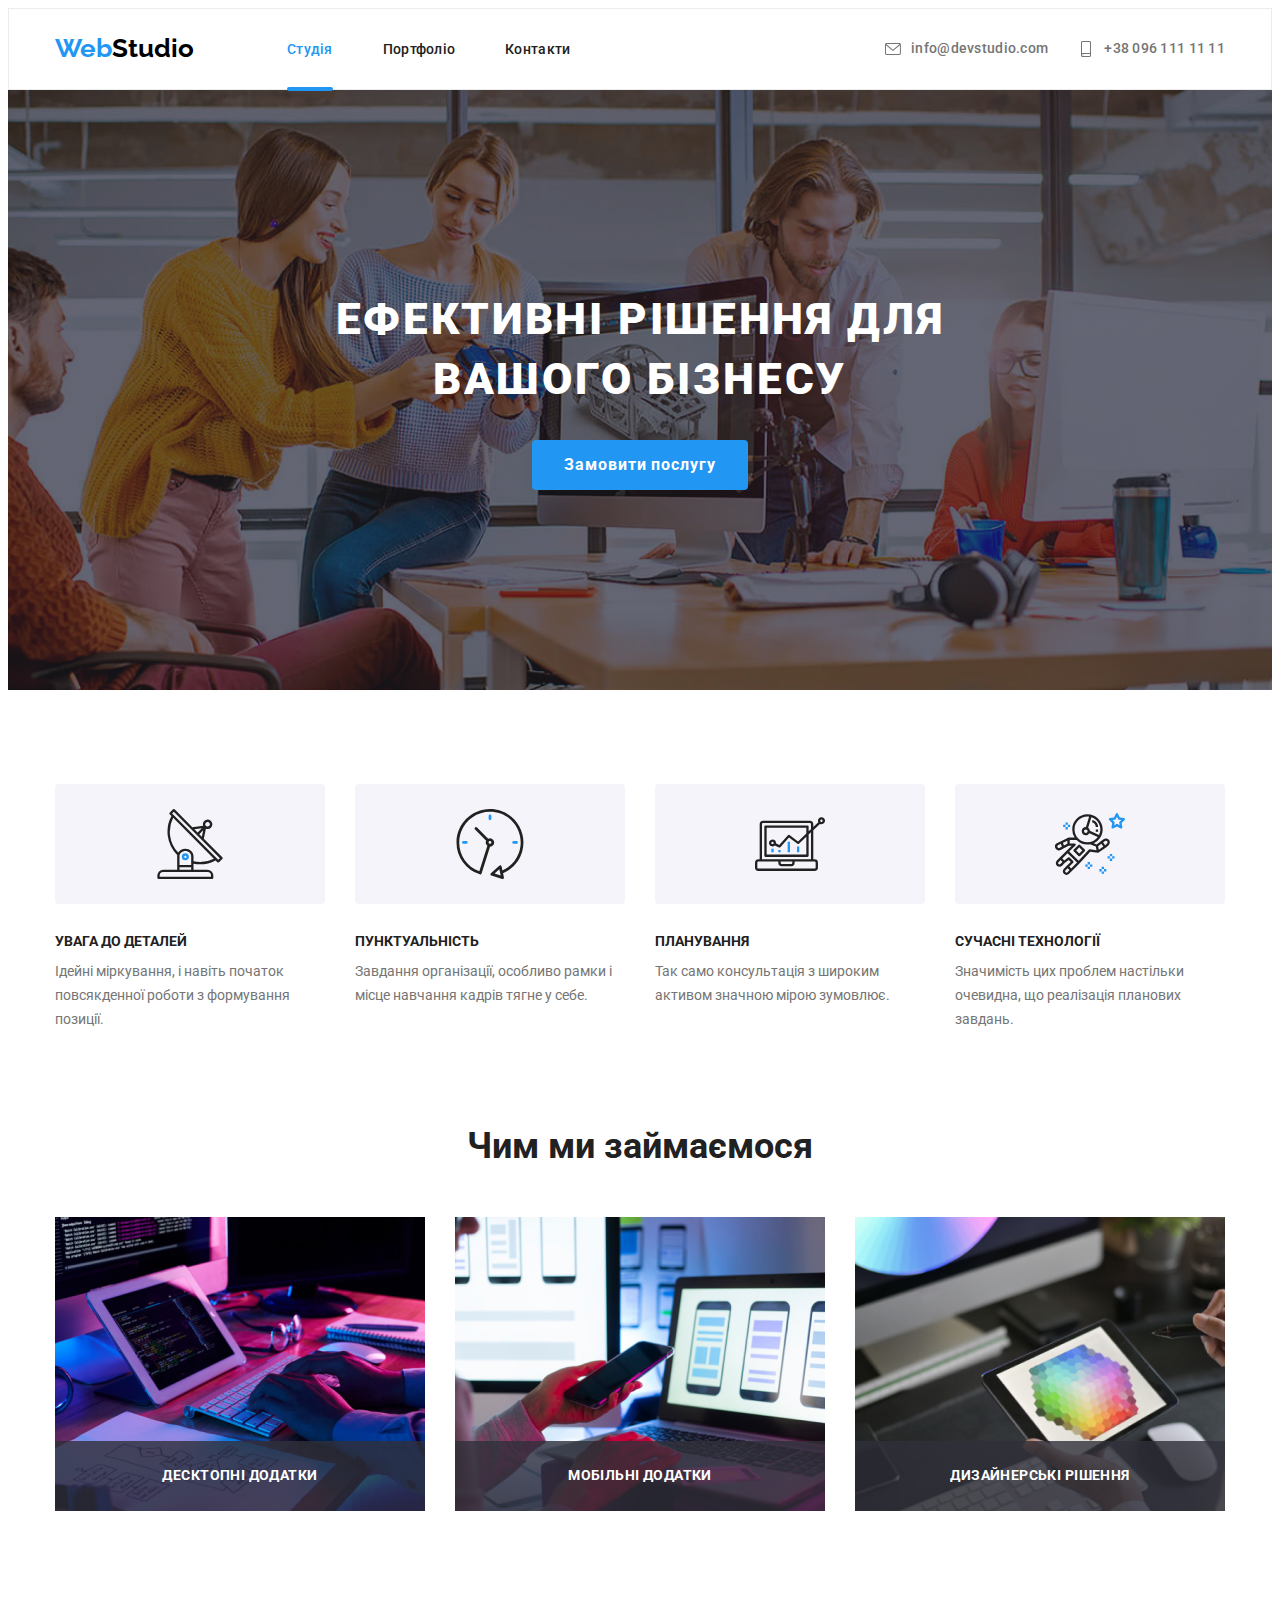
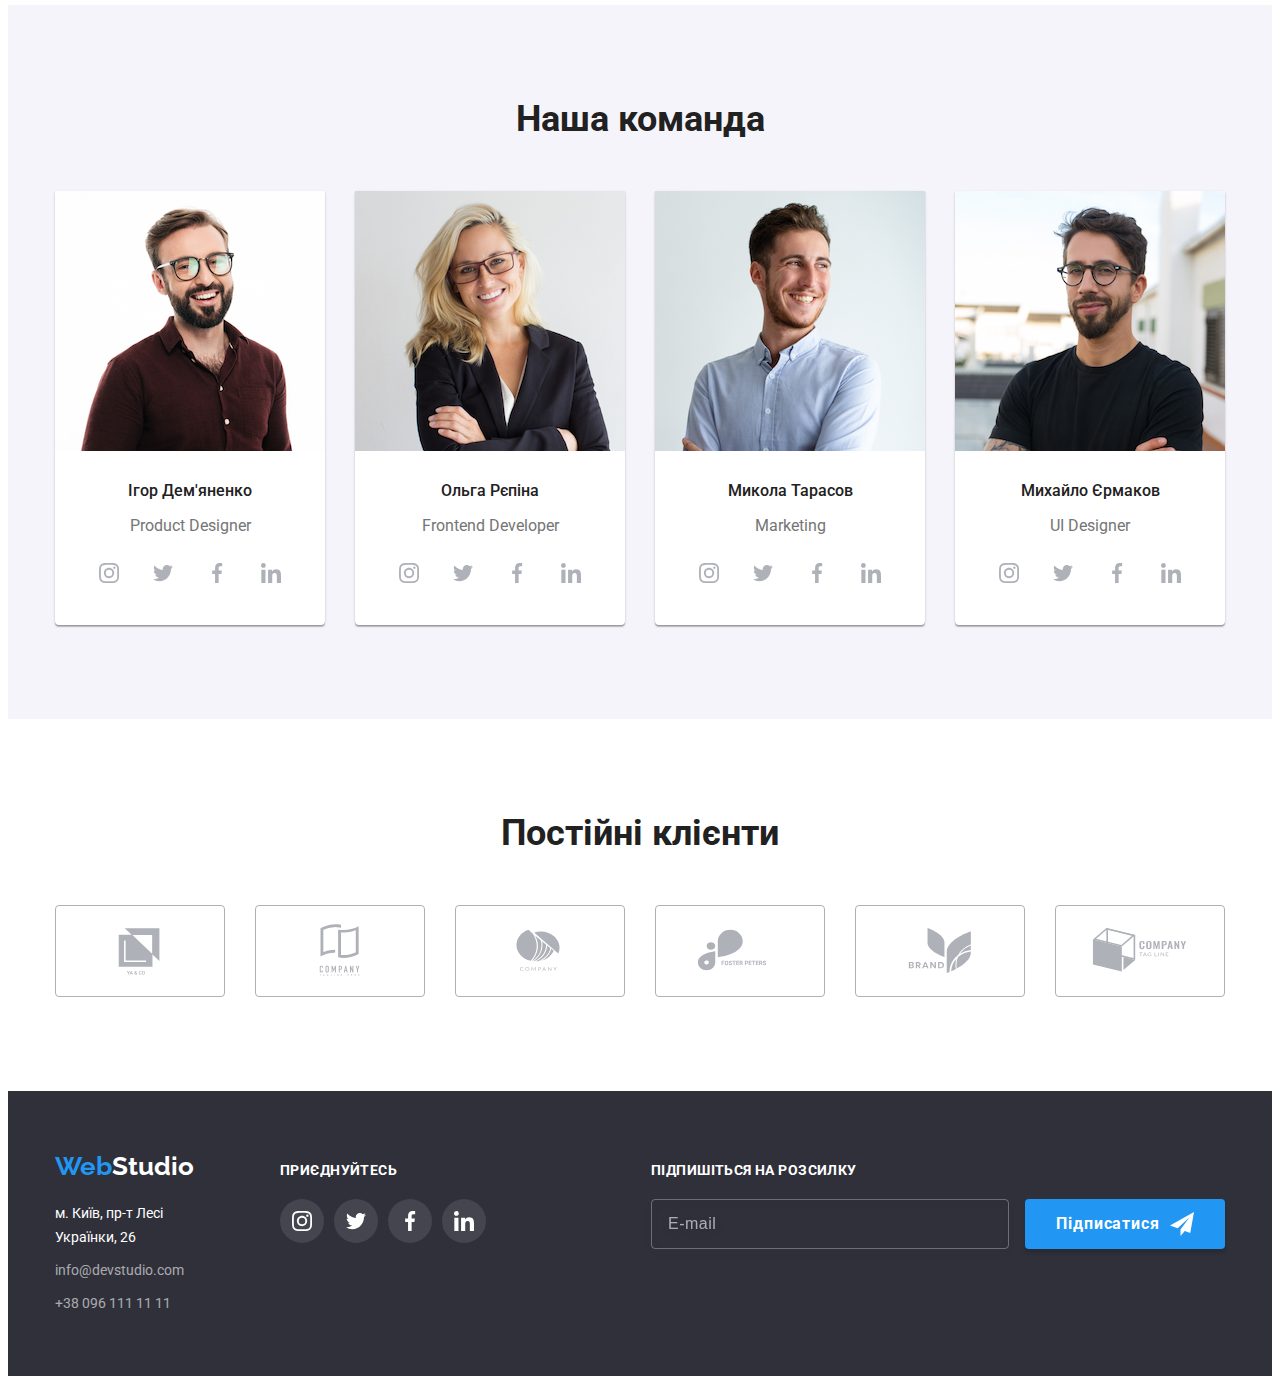
==== index.html @ 56d22516 "new" ====
<!DOCTYPE html>
<html lang="uk">

<head>
  <meta charset="UTF-8" />
  <meta http-equiv="X-UA-Compatible" content="IE=edge" />
  <meta name="viewport" content="width=device-width, initial-scale=1.0" />
  <title lang="en">WebStudio</title>
  <!-- Шрифти -->
  <link rel="preconnect" href="https://fonts.googleapis.com" />
  <link rel="preconnect" href="https://fonts.gstatic.com" crossorigin />
  <link href="https://fonts.googleapis.com/css2?family=Raleway:wght@700&family=Roboto:wght@400;500;700;900&display=swap"
    rel="stylesheet" />
  <!-- /шрифти -->
  <link rel="stylesheet" href="https://cdnjs.cloudflare.com/ajax/libs/modern-normalize/1.1.0/modern-normalize.min.css"
    integrity="sha512-wpPYUAdjBVSE4KJnH1VR1HeZfpl1ub8YT/NKx4PuQ5NmX2tKuGu6U/JRp5y+Y8XG2tV+wKQpNHVUX03MfMFn9Q=="
    crossorigin="anonymous" referrerpolicy="no-referrer" />
  <link rel="stylesheet" href="./css/reset.css" />
  <link rel="stylesheet" href="./css/styles.css" />
</head>

<body>
  <!-- Шапка -->
  <header class="header">
    <div class="container header-container">
      <nav class="nav">
        <a class="logo" href="index.html" lang="en"><span class="logo-web">Web</span>Studio</a>
        <ul class="list nav-list">
          <li><a class="nav-link current" href="index.html">Студія</a></li>
          <li><a class="nav-link" href="portfolio.html">Портфоліо</a></li>
          <li><a class="nav-link" href="contact.html">Контакти</a></li>
        </ul>
      </nav>

      <ul class="list header-list-contact">
        <li>
          <a class="header-contact" href="mailto:info@devstudio.com">
            <svg class="header-contact-icon" width="16px" height="16px">
              <use href="./images/icons.svg#icon-envelope"></use>
            </svg>
            <span>info@devstudio.com</span>
          </a>
        </li>

        <li>
          <a class="header-contact" href="tel:+380961111111">
            <svg class="header-contact-icon" width="16px" height="16px">
              <use href="./images/icons.svg#icon-smartphone"></use>
            </svg>
            <span>+38 096 111 11 11</span>
          </a>
        </li>
      </ul>
    </div>
  </header>
  <!-- Основна -->
  <main>
    <!-- Герой -->
    <section class="hero-section">
      <div class="container hero-container">
        <h1 class="hero-title">Ефективні рішення для вашого бізнесу</h1>
        <button class="button hero-button" type="button" data-modal-open>Замовити послугу</button>
      </div>
    </section>
    <!-- Особливості -->
    <section class="section features-section">
      <div class="container">
        <h2 class="invisible">Наші особливості</h2>
        <ul class="list features-list">
          <li>
            <div class="feature-icon">
              <svg width="70" height="70">
                <use href="./images/icons.svg#icon-antenna"></use>
              </svg>
            </div>
            <h3 class="features-subtitle">УВАГА ДО ДЕТАЛЕЙ</h3>
            <p class="features-text">
              Ідейні міркування, і навіть початок повсякденної роботи з формування позиції.
            </p>
          </li>
          <li>
            <div class="feature-icon">
              <svg width="70" height="70">
                <use href="./images/icons.svg#icon-clock"></use>
              </svg>
            </div>
            <h3 class="features-subtitle">ПУНКТУАЛЬНІСТЬ</h3>
            <p class="features-text">
              Завдання організації, особливо рамки і місце навчання кадрів тягне у себе.
            </p>
          </li>
          <li>
            <div class="feature-icon">
              <svg width="70" height="70">
                <use href="./images/icons.svg#icon-diagram"></use>
              </svg>
            </div>
            <h3 class="features-subtitle">ПЛАНУВАННЯ</h3>
            <p class="features-text">
              Так само консультація з широким активом значною мірою зумовлює.
            </p>
          </li>
          <li>
            <div class="feature-icon">
              <svg width="70" height="70">
                <use href="./images/icons.svg#icon-astronaut"></use>
              </svg>
            </div>
            <h3 class="features-subtitle">СУЧАСНІ ТЕХНОЛОГІЇ</h3>
            <p class="features-text">
              Значимість цих проблем настільки очевидна, що реалізація планових завдань.
            </p>
          </li>
        </ul>
      </div>
    </section>
    <!-- Чим ми займаємося -->
    <section class="specialization-section">
      <div class="container">
        <h2 class="title specialization-title">Чим ми займаємося</h2>
        <ul class="list specialization-container">

          <li class="specialization-item">
            <img src="./images/box1.jpg" alt="Десктопні додатки" width="370" />
            <div class="specialization-top-container">
              <p class="specialization-top-title">Десктопні додатки</p>
            </div>
          </li>

          <li class="specialization-item">
            <img src="./images/box2.jpg" alt="Мобільні додатки" width="370" />
            <div class="specialization-top-container">
              <p class="specialization-top-title">Мобільні додатки</p>
            </div>
          </li>

          <li class="specialization-item">
            <img src="./images/box3.jpg" alt="Дизайнерські рішення" width="370" />
            <div class="specialization-top-container">
              <p class="specialization-top-title">Дизайнерські рішення</p>
            </div>
          </li>
        </ul>
      </div>
    </section>
    <!-- Наша команда -->
    <section class="team-section">
      <div class="container">
        <h2 class="title team-title">Наша команда</h2>
        <ul class="list team-container">
          <li class="team-card">
            <img src="./images/img1.jpg" alt="Ігор Дем'яненко" width="270" />
            <div class="team-descr">
              <h3 class="team-name">Ігор Дем'яненко</h3>
              <p class="team-profession" lang="en">Product Designer</p>

              <ul class="team-soc-list">
                <li class="team-soc-item">
                  <a href="" class="team-soc-link">
                    <svg class="team-soc-icon" width="20" height="20">
                      <use href="./images/icons.svg#icon-instagram"></use>
                    </svg>
                  </a>
                </li>

                <li class="team-soc-item">
                  <a href="" class="team-soc-link">
                    <svg class="team-soc-icon" width="20" height="20">
                      <use href="./images/icons.svg#icon-twitter"></use>
                    </svg>
                  </a>
                </li>
                <li class="team-soc-item">
                  <a href="" class="team-soc-link">
                    <svg class="team-soc-icon" width="20" height="20">
                      <use href="./images/icons.svg#icon-facebook"></use>
                    </svg>
                  </a>
                </li>
                <li class="team-soc-item">
                  <a href="" class="team-soc-link">
                    <svg class="team-soc-icon" width="20" height="20">
                      <use href="./images/icons.svg#icon-linkedin"></use>
                    </svg>
                  </a>
                </li>
              </ul>
            </div>
          </li>
          <li class="team-card">
            <img src="./images/img2.jpg" alt="Ольга Рєпіна" width="270" />
            <div class="team-descr">
              <h3 class="team-name">Ольга Рєпіна</h3>
              <p class="team-profession" lang="en">Frontend Developer</p>
              <ul class="team-soc-list">
                <li class="team-soc-item">
                  <a href="" class="team-soc-link">
                    <svg class="team-soc-icon" width="20" height="20">
                      <use href="./images/icons.svg#icon-instagram"></use>
                    </svg>
                  </a>
                </li>
                <li class="team-soc-item">
                  <a href="" class="team-soc-link">
                    <svg class="team-soc-icon" width="20" height="20">
                      <use href="./images/icons.svg#icon-twitter"></use>
                    </svg>
                  </a>
                </li>
                <li class="team-soc-item">
                  <a href="" class="team-soc-link">
                    <svg class="team-soc-icon" width="20" height="20">
                      <use href="./images/icons.svg#icon-facebook"></use>
                    </svg>
                  </a>
                </li>
                <li class="team-soc-item">
                  <a href="" class="team-soc-link">
                    <svg class="team-soc-icon" width="20" height="20">
                      <use href="./images/icons.svg#icon-linkedin"></use>
                    </svg>
                  </a>
                </li>
              </ul>
            </div>
          </li>
          <li class="team-card">
            <img src="./images/img3.jpg" alt="Микола Тарасов" width="270" />
            <div class="team-descr">
              <h3 class="team-name">Микола Тарасов</h3>
              <p class="team-profession" lang="en">Marketing</p>
              <ul class="team-soc-list">
                <li class="team-soc-item">
                  <a href="" class="team-soc-link">
                    <svg class="team-soc-icon" width="20" height="20">
                      <use href="./images/icons.svg#icon-instagram"></use>
                    </svg>
                  </a>
                </li>
                <li class="team-soc-item">
                  <a href="" class="team-soc-link">
                    <svg class="team-soc-icon" width="20" height="20">
                      <use href="./images/icons.svg#icon-twitter"></use>
                    </svg>
                  </a>
                </li>
                <li class="team-soc-item">
                  <a href="" class="team-soc-link">
                    <svg class="team-soc-icon" width="20" height="20">
                      <use href="./images/icons.svg#icon-facebook"></use>
                    </svg>
                  </a>
                </li>
                <li class="team-soc-item">
                  <a href="" class="team-soc-link">
                    <svg class="team-soc-icon" width="20" height="20">
                      <use href="./images/icons.svg#icon-linkedin"></use>
                    </svg>
                  </a>
                </li>
              </ul>
            </div>
          </li>
          <li class="team-card">
            <img src="./images/img4.jpg" alt="Михайло Єрмаков" width="270" />
            <div class="team-descr">
              <h3 class="team-name">Михайло Єрмаков</h3>
              <p class="team-profession" lang="en">UI Designer</p>
              <ul class="team-soc-list">
                <li class="team-soc-item">
                  <a href="" class="team-soc-link">
                    <svg class="team-soc-icon" width="20" height="20">
                      <use href="./images/icons.svg#icon-instagram"></use>
                    </svg>
                  </a>
                </li>
                <li class="team-soc-item">
                  <a href="" class="team-soc-link">
                    <svg class="team-soc-icon" width="20" height="20">
                      <use href="./images/icons.svg#icon-twitter"></use>
                    </svg>
                  </a>
                </li>
                <li class="team-soc-item">
                  <a href="" class="team-soc-link">
                    <svg class="team-soc-icon" width="20" height="20">
                      <use href="./images/icons.svg#icon-facebook"></use>
                    </svg>
                  </a>
                </li>
                <li class="team-soc-item">
                  <a href="" class="team-soc-link">
                    <svg class="team-soc-icon" width="20" height="20">
                      <use href="./images/icons.svg#icon-linkedin"></use>
                    </svg>
                  </a>
                </li>
              </ul>
            </div>
          </li>
        </ul>
      </div>
    </section>
    <!-- Постійні клієнти -->
    <section class="clients-section">
      <div class="container">
        <h2 class="title clients-title">Постійні клієнти</h2>
        <ul class="list clients-container">
          <li class="clients-inem">
            <a class="clients-link" href="">
              <svg class="clients-icon" width="106" height="60">
                <use href="./images/icons.svg#icon-cl_Logo1"></use>
              </svg>
            </a>
          </li>

          <li class="clients-inem">
            <a class="clients-link" href="">
              <svg class="clients-icon" width="106" height="60">
                <use href="./images/icons.svg#icon-cl_Logo2"></use>
              </svg>
            </a>
          </li>
          <li class="clients-inem">
            <a class="clients-link" href="">
              <svg class="clients-icon" width="106" height="60">
                <use href="./images/icons.svg#icon-cl_Logo3"></use>
              </svg>
            </a>
          </li>
          <li class="clients-inem">
            <a class="clients-link" href="">
              <svg class="clients-icon" width="106" height="60">
                <use href="./images/icons.svg#icon-cl_Logo4"></use>
              </svg>
            </a>
          </li>
          <li class="clients-inem">
            <a class="clients-link" href="">
              <svg class="clients-icon" width="106" height="60">
                <use href="./images/icons.svg#icon-cl-Logo5"></use>
              </svg>
            </a>
          </li>
          <li class="clients-inem">
            <a class="clients-link" href="">
              <svg class="clients-icon" width="106" height="60">
                <use href="./images/icons.svg#icon-cl_Logo6"></use>
              </svg>
            </a>
          </li>
        </ul>
      </div>
    </section>
  </main>
  <!-- Футер -->
  <footer class="footer">
    <div class="container footer-container">
      <!-- footer logo and address-->
      <section>
        <a class="logo" href="index.html" lang="en"><span class="logo-web">Web</span>Studio</a>
        <address class="">
          <ul class="list footer-address-list">
            <li class="footer-address-item">
              <a class="footer-address-link" href="https://goo.gl/maps/1wXns7CKw61KpVam9" target="_blank"
                rel="noreferrer noopener">м. Київ, пр-т Лесі Українки, 26</a>
            </li>
            <li class="footer-address-item">
              <a class="footer-contact-link" href="mailto:info@devstudio.com">info@devstudio.com</a>
            </li>
            <li class="footer-address-item">
              <a class="footer-contact-link" href="tel:+380961111111">+38 096 111 11 11</a>
            </li>
          </ul>
        </address>
      </section>

      <div class="footer-items">
        <!-- footer-join-->
        <section class="footer-join">
          <h2 class="footer-title-join">приєднуйтесь</h2>
          <ul class="footer-soc-list">
            <li class="footer-soc-item">
              <a href="" class="footer-soc-link">
                <svg class="footer-soc-icon" width="20" height="20">
                  <use href="./images/icons.svg#icon-instagram"></use>
                </svg>
              </a>
            </li>
            <li class="footer-soc-item">
              <a href="" class="footer-soc-link">
                <svg class="footer-soc-icon" width="20" height="20">
                  <use href="./images/icons.svg#icon-twitter"></use>
                </svg>
              </a>
            </li>
            <li class="footer-soc-item">
              <a href="" class="footer-soc-link">
                <svg class="footer-soc-icon" width="20" height="20">
                  <use href="./images/icons.svg#icon-facebook"></use>
                </svg>
              </a>
            </li>
            <li class="footer-soc-item">
              <a href="" class="footer-soc-link">
                <svg class="footer-soc-icon" width="20" height="20">
                  <use href="./images/icons.svg#icon-linkedin"></use>
                </svg>
              </a>
            </li>
          </ul>
        </section>

        <!-- footer-subscribe-->
        <section class="footer-subscribe">
          <h2 class="footer-title-subscribe">Підпишіться на розсилку</h2>
          <form name="footer-subscribe-form" autocomplete="on">
            <label><input class="footer-subscribe-input" type="email" name="email" placeholder="E-mail"></label>
            <button type="submit" class="subscribe-button">
              <span class="subscribe-button-text">Підписатися</span>
              <svg class="footer-subscribe-icon" width="24" height="24">
                <use href="./images/icons.svg#icon-iconsend"></use>
              </svg>
            </button>
          </form>
        </section>
      </div>

    </div>
  </footer>

  <!-- Modal window -->
  <div class="backdrop is-hidden" data-modal>
    <div class="modal">
      <button class="modal-button" type="button" data-modal-close>
        <svg class="modal-close-icon" width="18" height="18">
          <use href="./images/icons.svg#icon-close"></use>
        </svg>
      </button>

      <p class="modal-title">Залиште свої дані, ми вам передзвонимо</p>
      <form class="modal-form" autocomplete="on">
        <!-- label -->
        <label class="modal-form-label">
          <span class="modal-label-title">Ім'я</span>
          <input class="modal-form-input" type="text" name="user_name" placeholder=" " />
          <svg class="modal-form-icon" width="18px" height="18px">
            <use href="./images/icons.svg#icon-user"></use>
          </svg>
        </label>
        <label class="modal-form-label">
          <span class="modal-label-title">Телефон</span>
          <input class="modal-form-input" type="text" name="user_tel" placeholder=" " />
          <svg class="modal-form-icon" width="18px" height="18px">
            <use href="./images/icons.svg#icon-phone"></use>
          </svg>
        </label>
        <label class="modal-form-label">
          <span class="modal-label-title">Пошта</span>
          <input class="modal-form-input" type="text" name="user_email" placeholder=" " />
          <svg class="modal-form-icon" width="18px" height="18px">
            <use href="./images/icons.svg#icon-mail"></use>
          </svg>
        </label>
        <!-- textarea -->
        <label class="modal-form-label">
          <span class="modal-label-title">Коментар</span>
          <textarea class="modal-form-textarea" name="feedback" placeholder="Введіть текст"></textarea>
        </label>
        <!-- inputcheck -->
        <input class="modal-form-inputcheck is-hidden" type="checkbox" name="accept" value="true" id="check" />
        <label class="check-text" for="check">
          &nbsp; Погоджуюся з розсилкою та приймаю &nbsp;
          <a class="check-link" href="">Умови договору</a>
        </label>
        <!-- button -->
        <button class="modal-send-button" type="submit"><span class="send-button-text">Відправити</span></button>

      </form>
    </div>

  </div>
  <script src="./js/modal.js"></script>
</body>

</html>
---- css/styles.css ----
/* All */
:root {
  --primary-white-color: #fff;
  --accent-color: #2196f3;
  --button-background: #f5f4fa;
  --primary-text-color: #757575;
  --title-text-color: #212121;

  --font-weight-500: 500;
  --font-weight-700: 700;
  --letter-spacing-006: 0.06em;
  --font-size-14: 14px;
  --font-size-16: 16px;
}

.container {
  max-width: 1200px;
  width: 100%;
  padding-left: 15px;
  padding-right: 15px;
  margin: 0 auto;
  /* outline: 1px solid tomato; */
}

/* Body */
body {
  background-color: var(--primary-white-color);

  color: var(--primary-text-color);
  font-family: Roboto, sans-serif;
}

/* .list {
  list-style: none;
  margin: 0;
  padding-left: 0;
} */

.title {
  color: var(--title-text-color);
}

.text {
  color: var(--primary-text-color);
}

/* button */

.button {
  cursor: pointer;
  font-family: inherit;

  border: none;
  padding: 0.5rem 1.5rem;
  border-radius: 4px;
}

.invisible {
  font-size: 0;
}

/* logo */
.logo {
  text-decoration: none;
  color: #000000;
  font-family: Raleway, sans-serif;
  font-size: 26px;
  line-height: 1.2;
  font-weight: var(--font-weight-700);

}

.logo-web {
  color: var(--accent-color);
}

/* logo footer */
footer .logo {
  color: #ffffff;
}

/* ---------------HEADER */
.header {
  padding-top: 24px;
  padding-bottom: 25px;
  border: 1px solid #ececec;
  /* position: relative; */
}

.header-container {
  display: flex;
  justify-content: space-between;
  align-items: center;
  /* outline: 1px solid tomato; */
}

/* ---------------HEADER nav */

.nav {
  display: inline-flex;
  align-items: center;
  /* outline: 1px solid tomato; */
}

.nav-list {
  display: inline-flex;
  justify-content: space-between;
  gap: 50px;
  margin-left: 93px;
  /* outline: 1px solid tomato; */
}

.nav-link {
  text-decoration: none;
  color: var(--title-text-color);
  font-size: var(--font-size-14);
  letter-spacing: 0.02em;
  line-height: 1.14;
  font-weight: var(--font-weight-500);

  transition-property: color;
  transition-duration: 250ms;
  transition-timing-function: cubic-bezier(0.4, 0, 0.2, 1);
}

.nav-link:hover,
.nav-link:focus,
.current {
  color: var(--accent-color);
  position: relative;
}

.current::after {
  content: "";
  display: flex;
  width: 100%;
  height: 4px;
  background-color: currentColor;
  border-radius: 2px;
  
  position: absolute;
  top: 46px;
  
}

/* ---------------HEADER contacts */
.header-list-contact {
  display: inline-flex;
  justify-content: center;
  gap: 30px;
  /* outline: 1px solid tomato; */
}


.header-contact {
  text-decoration: none;
  color: var(--primary-text-color);
  font-size: var(--font-size-14);
  letter-spacing: 0.02em;
  line-height: 1.14;
  font-weight: var(--font-weight-500);

  display: flex;
  gap: 10px;

  transition-property: color;
  transition-duration: 250ms;
  transition-timing-function: cubic-bezier(0.4, 0, 0.2, 1);

}

.header-contact:hover,
.header-contact:focus {
  color: var(--accent-color);
}

.header-contact-icon {
  fill: #757575;

  transition-property: fill;
  transition-duration: 250ms;
  transition-timing-function: cubic-bezier(0.4, 0, 0.2, 1);
}

.header-contact:hover .header-contact-icon,
.header-contact:focus .header-contact-icon {
  fill: var(--accent-color);
}

.header-mail::before {
  content: url('../images/envelope.svg');

  margin-right: 10px;
  /* align-items: baseline; */

}

.header-tel::before {
  content: url('../images/smartphone.svg');
  margin-right: 10px;

}

/* ---------------FOOTER */
footer {
  padding-top: 60px;
  padding-bottom: 60px;

  background-color: #2f303a;
}

.footer-container {
  display: flex;
  gap: 70px;
}

footer .logo {
  display: block;
  margin-bottom: 20px;
}

.footer-address-list {
  display: flex;
  flex-direction: column;
  gap: 9px;
}

.footer-address-link,
.footer-contact-link {
  text-decoration: none;
  font-style: normal;
  color: #ffffff;
  font-size: var(--font-size-14);
  line-height: 1.71;

  transition: color;
  transition-duration: 250ms;
  transition-timing-function: cubic-bezier(0.4, 0, 0.2, 1);
}

.footer-contact-link {
  color: rgba(255, 255, 255, 0.6);
}

.footer-address-link:hover,
.footer-address-link:focus,
.footer-contact-link:hover,
.footer-contact-link:focus {
  color: var(--accent-color);
}

/* ---------------FOOTER join and subscribe*/
.footer-items {
  padding-top: 12px;
  width: 100%;

  display: flex;
  justify-content: space-between;

}

/* ---------------FOOTER join */
.footer-title-join {
  font-weight: var(--font-weight-700);
  font-size: var(--font-size-14);
  line-height: 1.14;
  letter-spacing: 0.03em;
  text-transform: uppercase;

  color: var(--primary-white-color);

  margin-bottom: 20px;
}

/* ---------------FOOTER subscribe */

.footer-title-subscribe {
  font-weight: var(--font-weight-700);
  font-size: var(--font-size-14);
  line-height: 1.14;
  letter-spacing: 0.03em;
  text-transform: uppercase;
  
  color: #FFFFFF;

  margin-bottom: 20px;
}

.footer-subscribe-form {
  display: flex;
  justify-content: center;
  gap: 12px; /* не працює геп */
  
}

.footer-subscribe-input {
  width: 358px;
  height: 50px;

  border: 1px solid rgba(255, 255, 255, 0.3);
  border-radius: 4px;
  background-color: inherit;
  filter: drop-shadow(0px 4px 4px rgba(0, 0, 0, 0.15));

  padding-left: 16px;
  margin-right: 12px;
}

.footer-subscribe-input::placeholder {
  font-size: 16px;
  line-height: 1.25;
  letter-spacing: 0.03em;

  color: rgba(255, 255, 255, 0.6);
}

.subscribe-button {
  width: 200px;
  height: 50px;
  background-color: var(--accent-color);
  border-radius: 4px;
  border: 0;

  box-shadow: 0px 4px 4px rgba(0, 0, 0, 0.15);

  display: inline-flex;
  align-items: center;
  justify-content: center;
  gap: 10px;
}

.subscribe-button-text {
  font-weight: var(--font-weight-700);
  font-size: 16px;
  letter-spacing: 0.06em;
  line-height: 1.88;
  color: #FFFFFF;
}

.footer-subscribe-icon {
  fill: var(--primary-white-color);
}


/* ---------------MAIN */
.section {
  padding-bottom: 94px;
}

/* ---------------index.html */

/* ---------------MAIN hero */
.hero-section {
  padding-top: 200px;
  padding-bottom: 200px;
  background-color: #2f303a;

  background-image: linear-gradient(rgba(47, 48, 58, 0.4), rgba(47, 48, 58, 0.4)), url(../images/hero.jpg);
  background-repeat: no-repeat;
  background-position: center;
  background-size: cover;
}

.hero-container {
  width: 100%;
  max-width: 696px;
}

.hero-title {
  color: var(--primary-white-color);
  letter-spacing: var(--letter-spacing-006);
  font-size: 44px;
  line-height: 1.36;
  text-align: center;
  text-transform: uppercase;
  font-weight: 900;

  margin-bottom: 30px;
}

.hero-button {
  background-color: var(--accent-color);
  color: var(--primary-white-color);
  font-family: inherit;
  font-weight: var(--font-weight-700);
  font-size: var(--font-size-16);
  letter-spacing: var(--letter-spacing-006);
  line-height: 1.88;

  display: block;
  margin: 0 auto;
  width: 216px;
  height: 50px;
}

/* ---------------MAIN features */
.features-section {
  padding-top: 94px;
  padding-bottom: 94px;
}

.features-list {
  display: flex;
  gap: 30px;
}

.features-subtitle {
  font-size: var(--font-size-14);
  line-height: 1.14;
  font-weight: var(--font-weight-700);
  text-transform: uppercase;
  color: var(--title-text-color);

  margin-bottom: 10px;
  margin-top: 30px;
  width: 270px;
}

.features-text {
  font-size: var(--font-size-14);
  font-size: 14px;
  line-height: 1.71;
  color: var(--primary-text-color);

  width: 270px;
}

.feature-icon {
  width: 270px;
  height: 120px;
  background: #F5F4FA;
  border-radius: 4px;

  display: flex;
  justify-content: center;
  align-items: center;
}

/* ---------------MAIN specialization & team */
.specialization-title,
.team-title,
.clients-title {
  font-size: 36px;
  line-height: 1.16;
  font-weight: var(--font-weight-700);
  text-align: center;
  color: var(--title-text-color);
}

/* ---------------MAIN specialization */
.specialization-section {
  padding-bottom: 94px;
}

.specialization-title {
  margin-bottom: 50px;
}

.specialization-container {
  display: flex;
  justify-content: space-between;
}

.specialization-item {
  position: relative;
}

.specialization-top-container {
  background: rgba(47, 48, 58, 0.8);

  width: 100%;
  position: absolute;
  bottom: 0;
}

.specialization-top-title {
  font-weight: 700;
  font-size: 14px;
  line-height: 1.14;
  text-align: center;
  letter-spacing: 0.03em;
  text-transform: uppercase;

  color: #FFFFFF;

  padding: 27px;
}

/* ---------------MAIN team */
.team-section {
  padding-top: 94px;
  padding-bottom: 94px;
  background-color: #F5F4FA;
}

.team-title {
  margin-bottom: 50px;
}

.team-container {
  display: flex;
  justify-content: space-between;
}

.team-card {
  background: #fff;
  border-radius: 0px 0px 4px 4px;
  box-shadow: 0px 1px 3px rgba(0, 0, 0, 0.12), 0px 1px 1px rgba(0, 0, 0, 0.14),
    0px 2px 1px rgba(0, 0, 0, 0.2);
}

.team-descr {
  padding: 30px 0;
}

.team-name {
  color: var(--title-text-color);
  font-weight: var(--font-weight-500);
  font-size: var(--font-size-16);
  line-height: 1.19;
  text-align: center;

  margin-bottom: 10px;
}

.team-profession {
  color: var(--primary-text-color);
  font-size: var(--font-size-16);
  line-height: 1.19;
  text-align: center;
  margin: 16px;
}

/* *********************************soc-icon */

.team-soc-list,
.footer-soc-list {
  display: flex;
  justify-content: center;
  gap: 10px;
}

.team-soc-item,
.footer-soc-item {
  width: 44px;
  height: 44px;
}

.team-soc-link,
.footer-soc-link {
  width: 100%;
  height: 100%;
  border-radius: 50%;

  display: flex;
  justify-content: center;
  align-items: center;

  transition-property: background-color;
  transition-duration: 250ms;
  transition-timing-function: cubic-bezier(0.4, 0, 0.2, 1);
}

.footer-soc-link {
  background: rgba(255, 255, 255, 0.1);
}

.team-soc-icon {
  fill: #AFB1B8;

  transition-property: fill;
  transition-duration: 250ms;
  transition-timing-function: cubic-bezier(0.4, 0, 0.2, 1);
}

.footer-soc-icon {
  fill: white;
}

.team-soc-link:hover .team-soc-icon,
.team-soc-link:focus .team-soc-icon {
  fill: white;
}

.team-soc-link:hover,
.team-soc-link:focus,
.footer-soc-link:hover,
.footer-soc-link:focus {
  background-color: #2196F3;
}

/* ********************************* */

/* ---------------MAIN clients */
.clients-section {
  padding-top: 94px;
  padding-bottom: 94px;
}

.clients-title {
  margin-bottom: 50px;
}

.clients-container {
  display: flex;
  justify-content: center;
  align-items: center;
  gap: 30px;
}

.clients-inem {
  width: 170px;
  height: 92px;
}

.clients-link {
  width: 100%;
  height: 100%;
  border: 1px solid #AFB1B8;
  border-radius: 4px;

  display: flex;
  justify-content: center;
  align-items: center;

  transition-property: border-color;
  transition-duration: 250ms;
  transition-timing-function: cubic-bezier(0.4, 0, 0.2, 1);
}

.clients-icon {
  fill: #AFB1B8;

  transition-property: fill;
  transition-duration: 250ms;
  transition-timing-function: cubic-bezier(0.4, 0, 0.2, 1)
}

.clients-link:hover,
.clients-link:focus {
  border-color: var(--accent-color);
}

.clients-link:hover .clients-icon,
.clients-link:focus .clients-icon {
  fill: var(--accent-color);
}

/* ---------------portfolio.html */

/* ---------------MAIN portfolio */
.portfolio-section {
  padding-top: 94px;
  padding-bottom: 94px;
}

.portfolio-filter {
  font-family: inherit;
  font-weight: var(--font-weight-500);
  font-size: var(--font-size-16);
  line-height: 1.62;
  text-align: center;
  color: var(--title-text-color);

  transition: color, background-color, box-shadow;
  transition-duration: 250ms;
  transition-timing-function: cubic-bezier(0.4, 0, 0.2, 1);
}

.portfolio-filter:hover,
.portfolio-filter:focus {
  color: var(--primary-white-color);
  background-color: var(--accent-color);

  box-shadow: 0px 3px 1px rgba(0, 0, 0, 0.1), 0px 1px 2px rgba(0, 0, 0, 0.08), 0px 2px 2px rgba(0, 0, 0, 0.12);
}

.button-list {
  margin-bottom: 50px;
  display: flex;
  gap: 8px;
  justify-content: center;
}

.portfolio-list {
  display: flex;
  gap: 30px;
  flex-wrap: wrap;
}

.portfolio-item {
  width: 370px;

  transition: box-shadow;
  transition-duration: 250ms;
  transition-timing-function: cubic-bezier(0.4, 0, 0.2, 1);
}

.portfolio-item:hover,
.portfolio-item:focus {
  box-shadow: 0px 1px 1px rgba(0, 0, 0, 0.12), 0px 4px 4px rgba(0, 0, 0, 0.06), 1px 4px 6px rgba(0, 0, 0, 0.16);
}

.portfolio-top-wrap {
  position: relative;
  overflow: hidden;
}

.portfolio-top-text {
  font-size: 18px;
  line-height: 1.55;
  letter-spacing: 0.03em;
  color: #FFFFFF;
  background: rgba(33, 150, 243, 0.9);

  padding: 24px;
  height: 100%;

  display: flex;
  align-items: center;

  position: absolute;
  top: 0;
  transform: translateY(101%);

  transition: transform;
  transition-duration: 250ms;
  transition-timing-function: cubic-bezier(0.4, 0, 0.2, 1);

  overflow: auto;
}

.portfolio-item:hover .portfolio-top-text,
.portfolio-item:focus .portfolio-top-text {
  transform: translateY(0);
}

.portfolio-descr {
  padding: 20px 24px;
  width: 370px;
  border: 1px solid #eeeeee;
  border-top: 0;
}

.portfolio-subtitle {
  font-weight: var(--font-weight-700);
  font-size: 18px;
  line-height: 2;
  letter-spacing: var(--letter-spacing-006);
  color: var(--title-text-color);

  margin-bottom: 4px;
}

.portfolio-project {
  font-size: var(--font-size-16);
  line-height: 1.88;
  color: var(--primary-text-color);
}


/* ---------------Backdrop */
.backdrop {
  position: fixed;
  top: 0;
  width: 100%;
  height: 100%;
  background: rgba(0, 0, 0, 0.2);

  transition: opacity, visibility;
  transition-duration: 250ms;
  transition-timing-function: cubic-bezier(0.4, 0, 0.2, 1);
}

.is-hidden {
  visibility: hidden;
  /* забирає можливість фокусу */
  opacity: 0;
  /* робить невидимим */
  pointer-events: none;
  /* еможливо клікнути */
}

.modal {
  width: 528px;
  min-height: 581px;
  padding: 40px;

  background-color: #ffffff;
  box-shadow: 0px 1px 3px rgba(0, 0, 0, 0.12), 0px 1px 1px rgba(0, 0, 0, 0.14), 0px 2px 1px rgba(0, 0, 0, 0.2);
  border-radius: 4px;

  position: absolute;
  top: 50%;
  left: 50%;
  transform: translate(-50%, -50%) scaleY(1);
  transition: transform 250ms cubic-bezier(0.4, 0, 0.2, 1);
}

/* ховаємо модалку в інший стан */
.backdrop.is-hidden .modal {
  transform: translate(-50%, -50%) scaleY(0);
}

.modal-button {
  background-color: inherit;
  border: 1px solid rgba(0,0,0, 0.1);
  border-radius: 50%;
  width: 30px;
  height: 30px;

  position: absolute;
  right: 8px;
  top: 8px;

  display: flex;
  justify-content: center;
  align-items: center;
}

.modal-close-icon {
  fill: #000000;

  transition: fill;
  transition-duration: 250ms;
  transition-timing-function: cubic-bezier(0.4, 0, 0.2, 1);
}

.modal-button:hover .modal-close-icon,
.modal-button:focus .modal-close-icon {
  fill: var(--accent-color);
}

/* modal-title */
.modal-title {
  font-weight: 700;
  font-size: 20px;
  line-height: 1.15;
  text-align: center;
  letter-spacing: 0.03em;
  color: #212121;
  margin-bottom: 12px;
}

/* modal-form */
.modal-form {
}

.modal-form-label {
  position: relative;
  display: flex;
  flex-direction: column;
  margin-bottom: 10px;
}

.modal-label-title {
  font-size: 12px;
  line-height: 1.16;
  letter-spacing: 0.01em;
  color: #757575;

  display: flex;
  margin-bottom: 4px;
}

/* input */
.modal-form-input {
  width: 100%;
  height: 40px;
  
  border: 1px solid rgba(33, 33, 33, 0.2);
  border-radius: 4px;
  outline: none;
  padding-left: 42px;

  transition: border-color;
  transition-duration: 250ms;
  transition-timing-function: cubic-bezier(0.4, 0, 0.2, 1);
}

.modal-form-icon {
  width: 18px;
  height: 18px;

  position: absolute;
  left: 12px;
  bottom: 11px;

  transition: fill;
  transition-duration: 250ms;
  transition-timing-function: cubic-bezier(0.4, 0, 0.2, 1);
}

/* textarea */
.modal-form-textarea {
  width: 100%;
  min-height: 120px;

  border: 1px solid rgba(33, 33, 33, 0.2);
  border-radius: 4px;
  outline: none;
  padding: 12px 16px;

  transition: border-color;
  transition-duration: 250ms;
  transition-timing-function: cubic-bezier(0.4, 0, 0.2, 1);
}

.modal-form-textarea::placeholder {
  font-size: 12px;
  line-height: 1.16;
  letter-spacing: 0.01em;
  color: rgba(117, 117, 117, 0.5);
}

/* focus */
.modal-form-input:focus,
.modal-form-textarea:focus {
  border-color: var(--accent-color);
}

.modal-form-input:focus+.modal-form-icon {
  fill: var(--accent-color);
}

/* inputcheck */
.check-text {
  font-size: var(--font-size-14);
  line-height: 1.71;
  letter-spacing: 0.03em;
  color: var(--primary-text-color);

  margin-bottom: 30px;
  display: flex;
  align-items: center;
}

.check-link {
  color: var(--accent-color);
  text-decoration: underline;
  text-decoration-skip-ink: none;
  /* text-underline-position: under; */
}

.check-text::before {
  content: '';
  width: 16px;
  height: 15px;
  border: 2px solid #212121;
  border-radius: 2px;

  transition: border-color, background-color, background-image;
  transition-duration: 250ms;
  transition-timing-function: cubic-bezier(0.4, 0, 0.2, 1);
}

.modal-form-inputcheck:checked + .check-text::before {
  background-color: var(--accent-color);
  border-color: var(--accent-color);
  background-image: url(../images/check.svg);
  background-repeat: no-repeat;
  background-position: center;
}

/* button */
.modal-send-button {
  width: 200px;
  height: 50px;

  background: var(--accent-color);
  box-shadow: 0px 4px 4px rgba(0, 0, 0, 0.15);
  border-radius: 4px;
  border: 0;

  display: flex;
  align-items: center;
  justify-content: center;
}

.send-button-text {
  font-weight: 700;
  font-size: 16px;
  line-height: 1.88;
  letter-spacing: 0.06em;
  color: #FFFFFF;
}
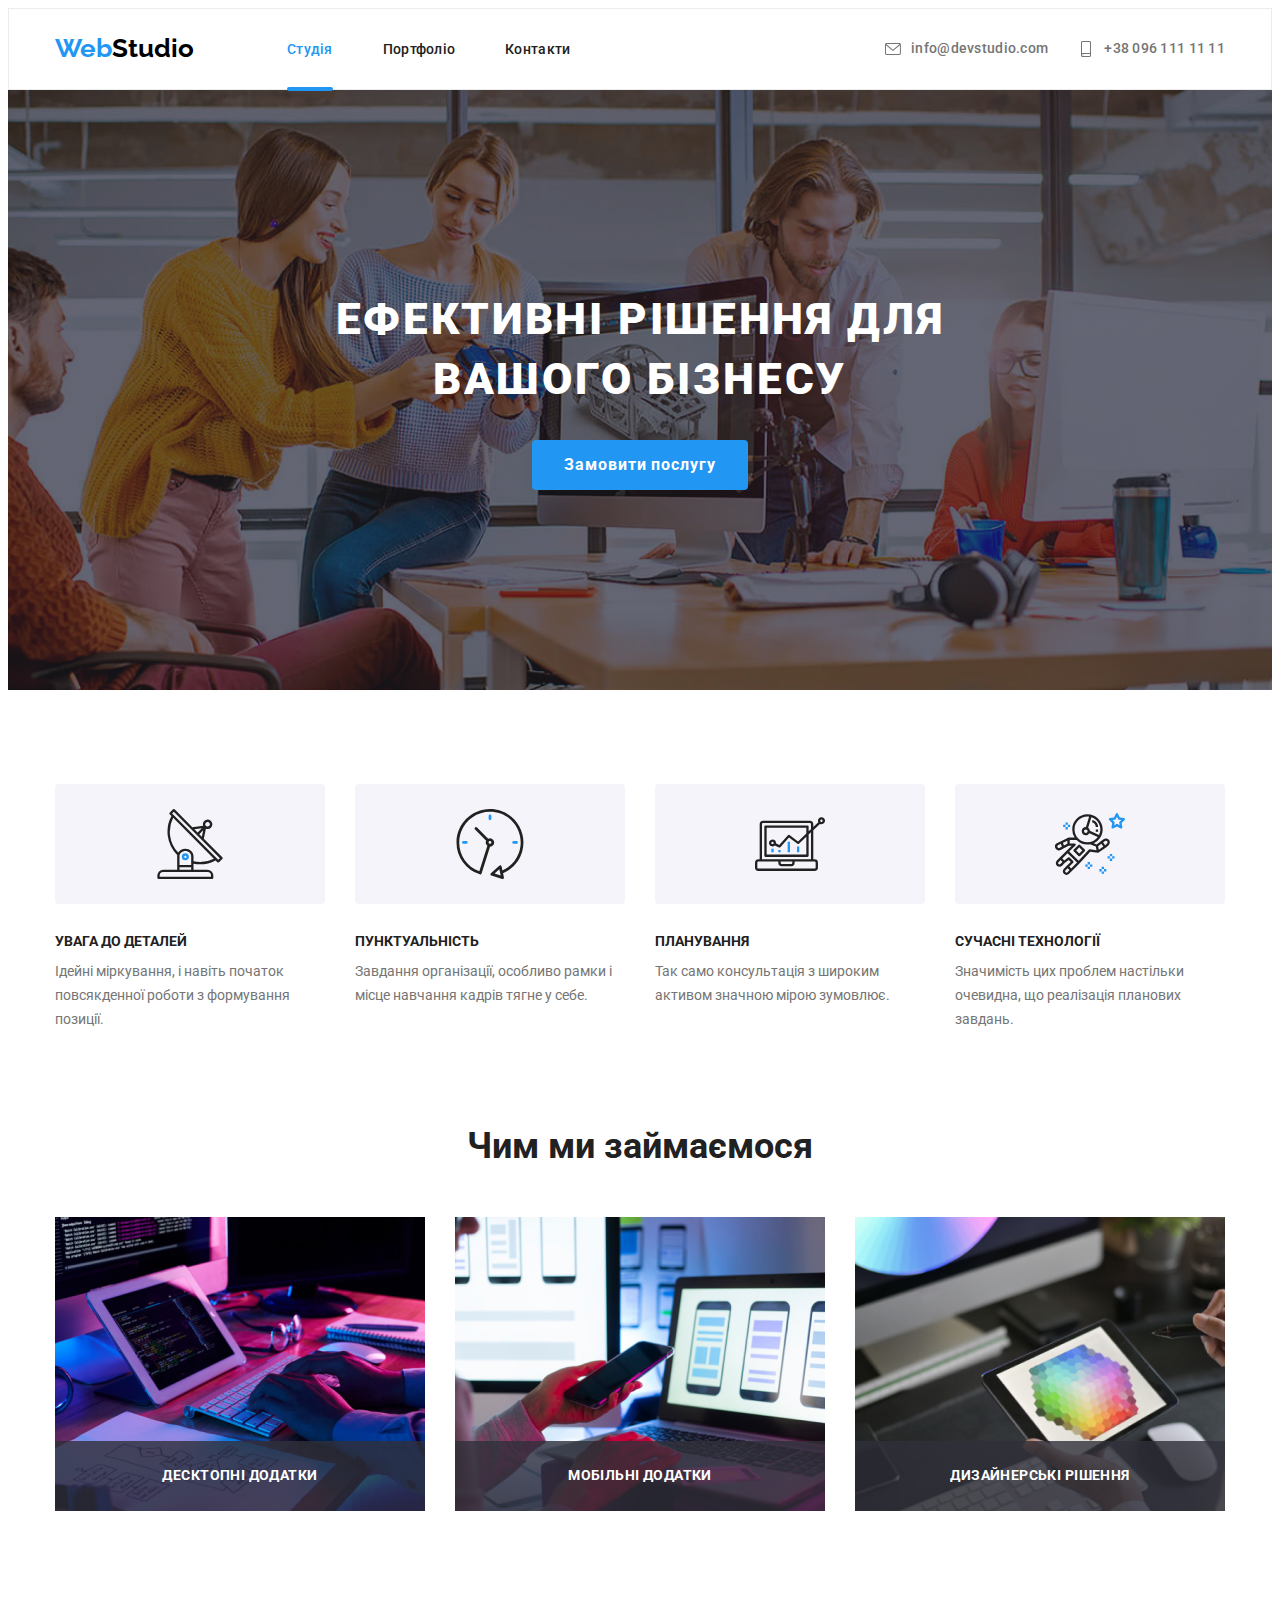
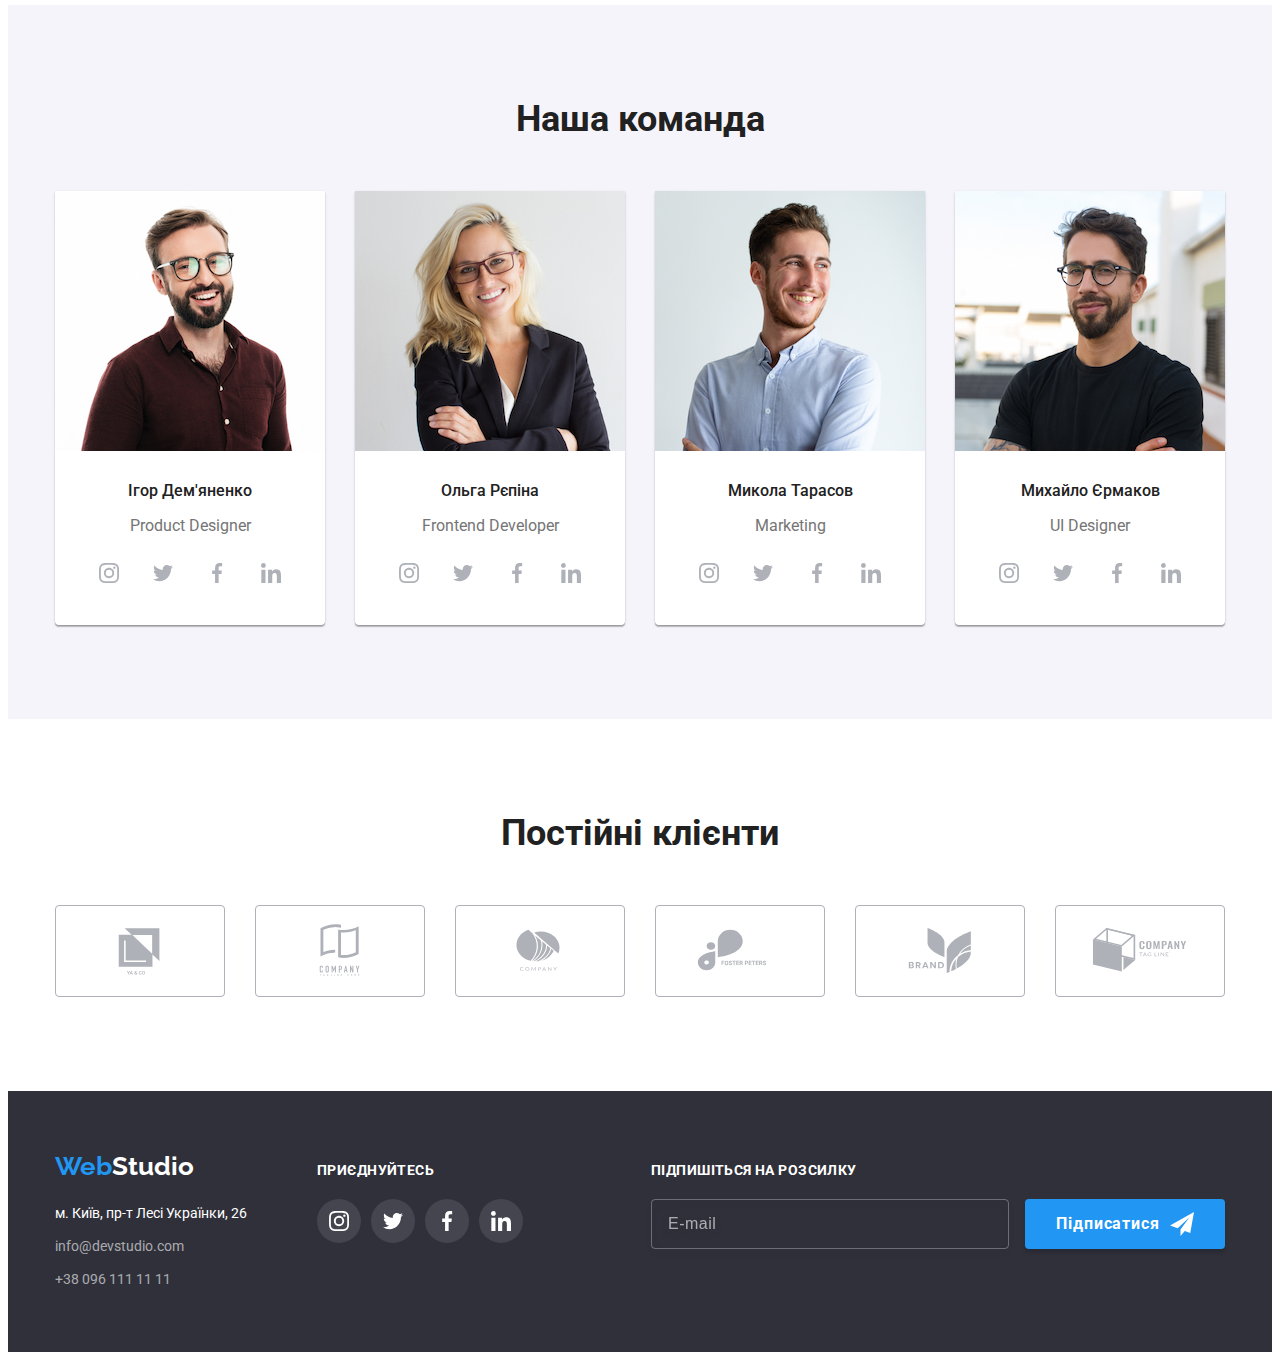
==== commit 9613fe29: "fixed" ====
--- a/index.html
+++ b/index.html
@@ -415,7 +415,9 @@
         <section class="footer-subscribe">
           <h2 class="footer-title-subscribe">Підпишіться на розсилку</h2>
           <form name="footer-subscribe-form" autocomplete="on">
-            <label><input class="footer-subscribe-input" type="email" name="email" placeholder="E-mail"></label>
+            <label>
+              <input class="footer-subscribe-input" type="email" name="email" placeholder="E-mail">
+            </label>
             <button type="submit" class="subscribe-button">
               <span class="subscribe-button-text">Підписатися</span>
               <svg class="footer-subscribe-icon" width="24" height="24">
@@ -470,8 +472,8 @@
         <!-- inputcheck -->
         <input class="modal-form-inputcheck is-hidden" type="checkbox" name="accept" value="true" id="check" />
         <label class="check-text" for="check">
-          &nbsp; Погоджуюся з розсилкою та приймаю &nbsp;
-          <a class="check-link" href="">Умови договору</a>
+          &nbsp; Погоджуюся з розсилкою та приймаю &nbsp; 
+          <a class="check-link" href="">Умови договору</a>&nbsp;
         </label>
         <!-- button -->
         <button class="modal-send-button" type="submit"><span class="send-button-text">Відправити</span></button>
--- a/css/styles.css
+++ b/css/styles.css
@@ -252,10 +252,10 @@
 /* ---------------FOOTER join and subscribe*/
 .footer-items {
   padding-top: 12px;
-  width: 100%;
 
   display: flex;
   justify-content: space-between;
+  flex-grow: 1;
 
 }
 
@@ -294,12 +294,15 @@
 }
 
 .footer-subscribe-input {
+  color: var(--primary-white-color);
+
   width: 358px;
   height: 50px;
 
   border: 1px solid rgba(255, 255, 255, 0.3);
   border-radius: 4px;
   background-color: inherit;
+  outline: none;
   filter: drop-shadow(0px 4px 4px rgba(0, 0, 0, 0.15));
 
   padding-left: 16px;
@@ -843,8 +846,6 @@
 }
 
 /* modal-form */
-.modal-form {
-}
 
 .modal-form-label {
   position: relative;
@@ -896,6 +897,8 @@
   width: 100%;
   min-height: 120px;
 
+  resize: none;
+
   border: 1px solid rgba(33, 33, 33, 0.2);
   border-radius: 4px;
   outline: none;
@@ -930,7 +933,7 @@
   letter-spacing: 0.03em;
   color: var(--primary-text-color);
 
-  margin-bottom: 30px;
+  margin: 0 auto 30px 12px;
   display: flex;
   align-items: center;
 }
@@ -966,6 +969,7 @@
 .modal-send-button {
   width: 200px;
   height: 50px;
+  margin: 0 auto;
 
   background: var(--accent-color);
   box-shadow: 0px 4px 4px rgba(0, 0, 0, 0.15);
